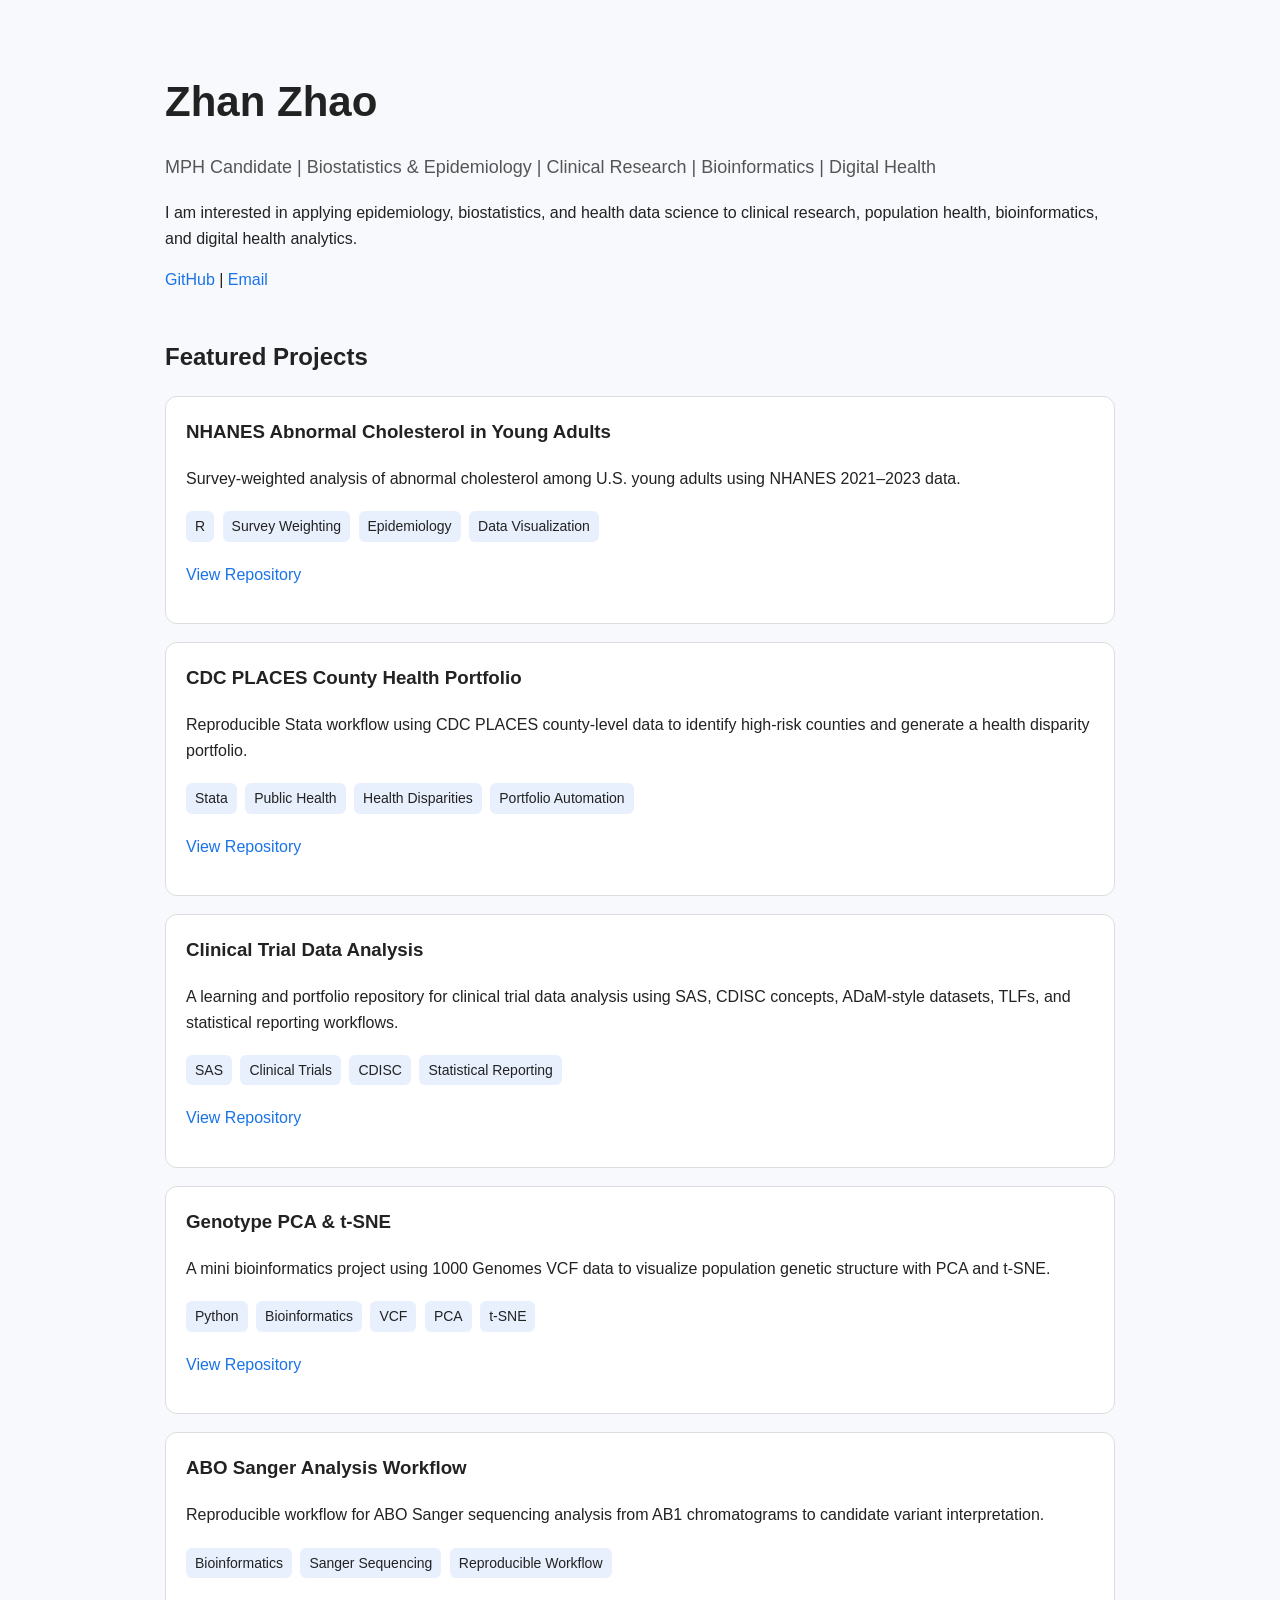
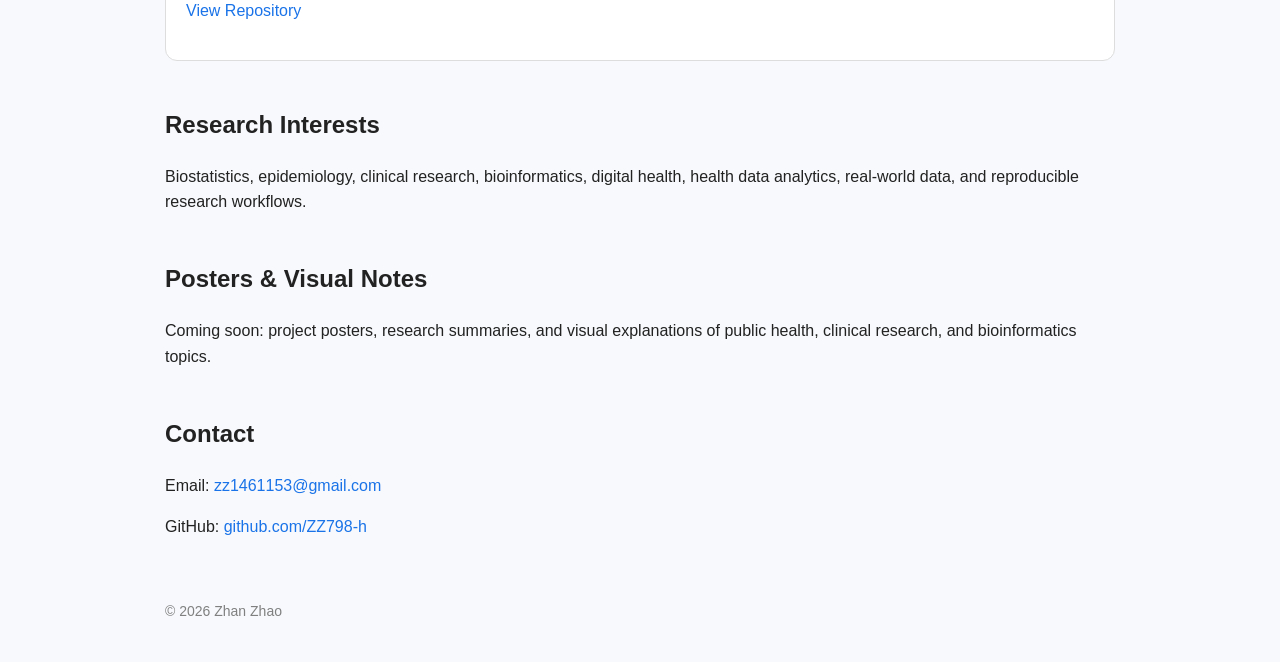
==== index.html @ 7d0cf6bc "Create initial portfolio webpage for Zhan Zhao This HTML file serves as a portfolio for Zhan Zhao, s" ====
<!DOCTYPE html>
<html lang="en">
<head>
<meta charset="UTF-8">
<meta name="viewport" content="width=device-width, initial-scale=1.0">
<title>Zhan Zhao | Health Data Science Portfolio</title>

<style>
body {
  font-family: Arial, sans-serif;
  max-width: 950px;
  margin: auto;
  padding: 40px;
  line-height: 1.6;
  background: #f7f9fc;
  color: #222;
}

header {
  margin-bottom: 40px;
}

h1 {
  font-size: 42px;
  margin-bottom: 5px;
}

.subtitle {
  color: #555;
  font-size: 18px;
}

section {
  margin-top: 45px;
}

.card {
  background: white;
  border: 1px solid #ddd;
  padding: 20px;
  margin-top: 18px;
  border-radius: 12px;
}

.card h3 {
  margin-top: 0;
}

.tag {
  display: inline-block;
  background: #e8f0fe;
  padding: 4px 9px;
  margin: 4px 4px 4px 0;
  border-radius: 6px;
  font-size: 14px;
}

a {
  color: #1a73e8;
  text-decoration: none;
}

footer {
  margin-top: 60px;
  color: gray;
  font-size: 14px;
}
</style>
</head>

<body>

<header>
  <h1>Zhan Zhao</h1>
  <p class="subtitle">
    MPH Candidate | Biostatistics & Epidemiology | Clinical Research | Bioinformatics | Digital Health
  </p>

  <p>
    I am interested in applying epidemiology, biostatistics, and health data science
    to clinical research, population health, bioinformatics, and digital health analytics.
  </p>

  <p>
    <a href="https://github.com/ZZ798-h">GitHub</a> |
    <a href="mailto:zz1461153@gmail.com">Email</a>
  </p>
</header>

<section>
  <h2>Featured Projects</h2>

  <div class="card">
    <h3>NHANES Abnormal Cholesterol in Young Adults</h3>
    <p>
      Survey-weighted analysis of abnormal cholesterol among U.S. young adults
      using NHANES 2021–2023 data.
    </p>
    <p>
      <span class="tag">R</span>
      <span class="tag">Survey Weighting</span>
      <span class="tag">Epidemiology</span>
      <span class="tag">Data Visualization</span>
    </p>
    <p>
      <a href="https://github.com/ZZ798-h/nhanes-abnormal-cholesterol-young-adults">
        View Repository
      </a>
    </p>
  </div>

  <div class="card">
    <h3>CDC PLACES County Health Portfolio</h3>
    <p>
      Reproducible Stata workflow using CDC PLACES county-level data to identify
      high-risk counties and generate a health disparity portfolio.
    </p>
    <p>
      <span class="tag">Stata</span>
      <span class="tag">Public Health</span>
      <span class="tag">Health Disparities</span>
      <span class="tag">Portfolio Automation</span>
    </p>
    <p>
      <a href="https://github.com/ZZ798-h/CDC_places_county_health_portfolio">
        View Repository
      </a>
    </p>
  </div>

  <div class="card">
    <h3>Clinical Trial Data Analysis</h3>
    <p>
      A learning and portfolio repository for clinical trial data analysis using
      SAS, CDISC concepts, ADaM-style datasets, TLFs, and statistical reporting workflows.
    </p>
    <p>
      <span class="tag">SAS</span>
      <span class="tag">Clinical Trials</span>
      <span class="tag">CDISC</span>
      <span class="tag">Statistical Reporting</span>
    </p>
    <p>
      <a href="https://github.com/ZZ798-h/clinical-trial-data-analysis">
        View Repository
      </a>
    </p>
  </div>

  <div class="card">
    <h3>Genotype PCA & t-SNE</h3>
    <p>
      A mini bioinformatics project using 1000 Genomes VCF data to visualize
      population genetic structure with PCA and t-SNE.
    </p>
    <p>
      <span class="tag">Python</span>
      <span class="tag">Bioinformatics</span>
      <span class="tag">VCF</span>
      <span class="tag">PCA</span>
      <span class="tag">t-SNE</span>
    </p>
    <p>
      <a href="https://github.com/ZZ798-h/genotype-pca-tsne">
        View Repository
      </a>
    </p>
  </div>

  <div class="card">
    <h3>ABO Sanger Analysis Workflow</h3>
    <p>
      Reproducible workflow for ABO Sanger sequencing analysis from AB1 chromatograms
      to candidate variant interpretation.
    </p>
    <p>
      <span class="tag">Bioinformatics</span>
      <span class="tag">Sanger Sequencing</span>
      <span class="tag">Reproducible Workflow</span>
    </p>
    <p>
      <a href="https://github.com/ZZ798-h/abo-sanger-analysis-workflow">
        View Repository
      </a>
    </p>
  </div>

</section>

<section>
  <h2>Research Interests</h2>
  <p>
    Biostatistics, epidemiology, clinical research, bioinformatics, digital health,
    health data analytics, real-world data, and reproducible research workflows.
  </p>
</section>

<section>
  <h2>Posters & Visual Notes</h2>
  <p>
    Coming soon: project posters, research summaries, and visual explanations of
    public health, clinical research, and bioinformatics topics.
  </p>
</section>

<section>
  <h2>Contact</h2>
  <p>
    Email: <a href="mailto:zz1461153@gmail.com">zz1461153@gmail.com</a>
  </p>
  <p>
    GitHub: <a href="https://github.com/ZZ798-h">github.com/ZZ798-h</a>
  </p>
</section>

<footer>
  © 2026 Zhan Zhao
</footer>

</body>
</html>
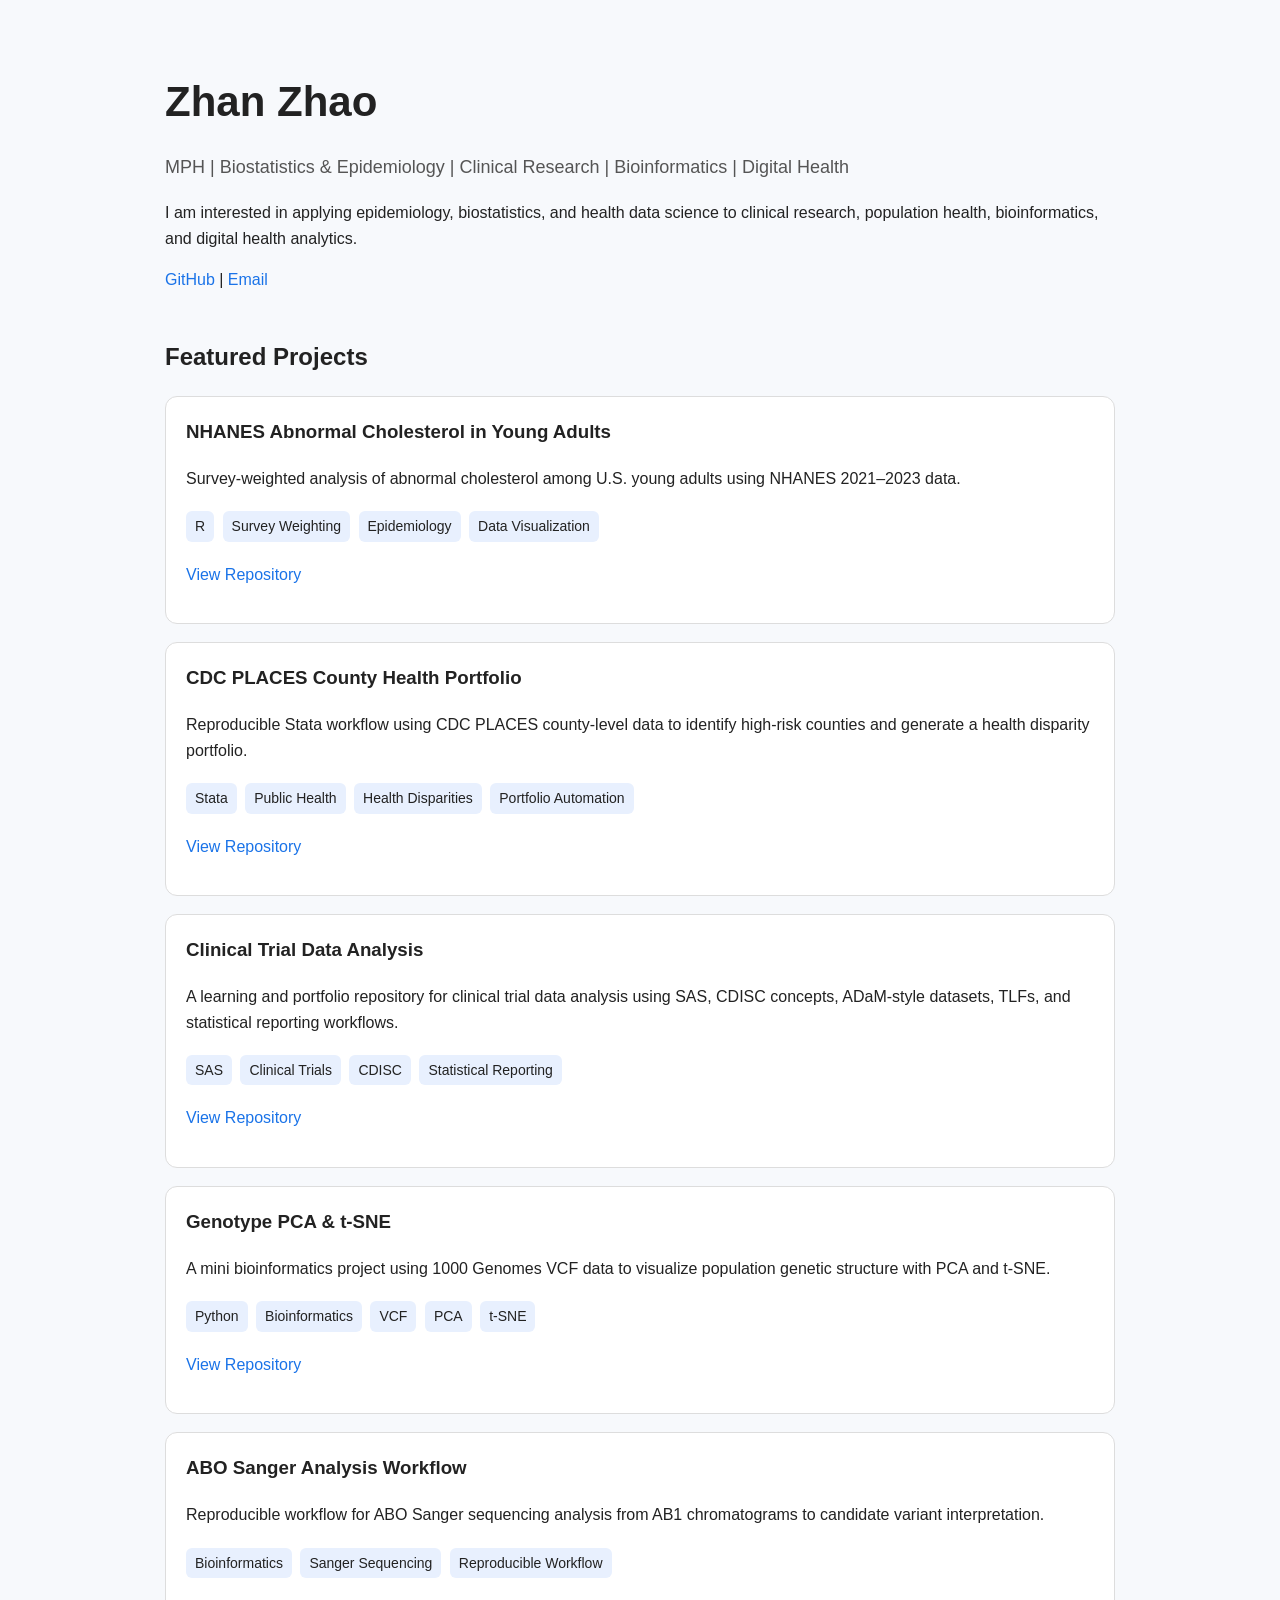
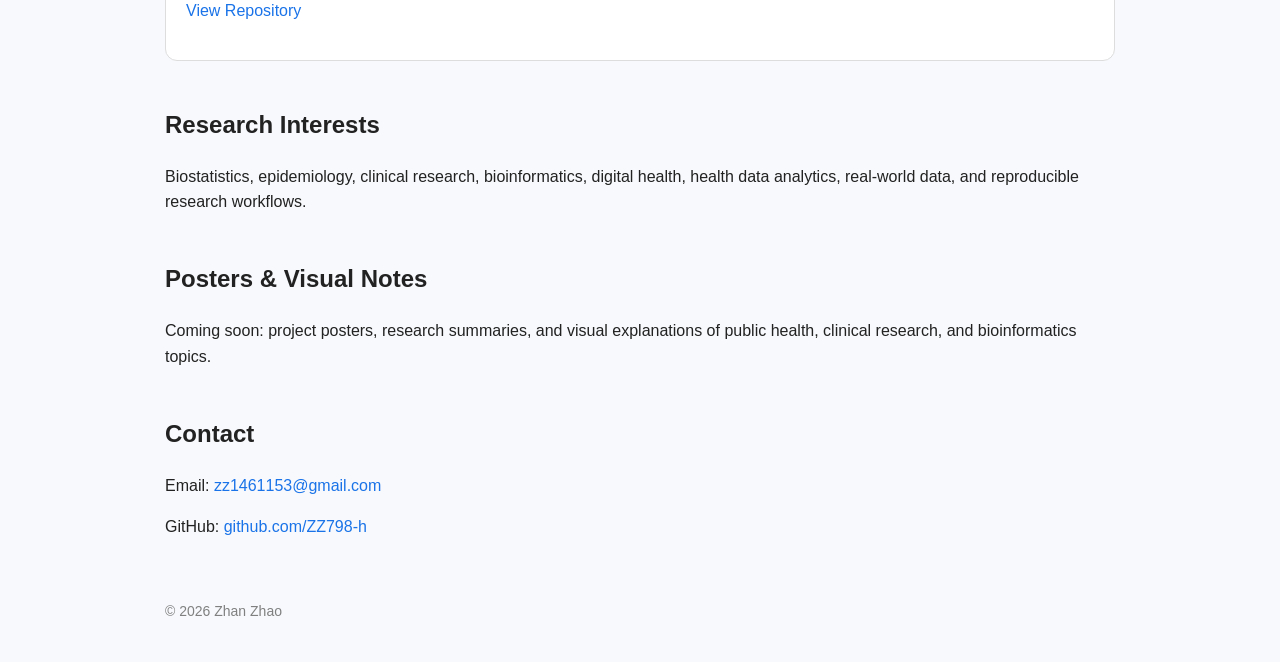
==== commit 15b388d1: "Update subtitle formatting in index.html" ====
--- a/index.html
+++ b/index.html
@@ -73,7 +73,7 @@
 <header>
   <h1>Zhan Zhao</h1>
   <p class="subtitle">
-    MPH Candidate | Biostatistics & Epidemiology | Clinical Research | Bioinformatics | Digital Health
+    MPH | Biostatistics & Epidemiology | Clinical Research | Bioinformatics | Digital Health
   </p>
 
   <p>
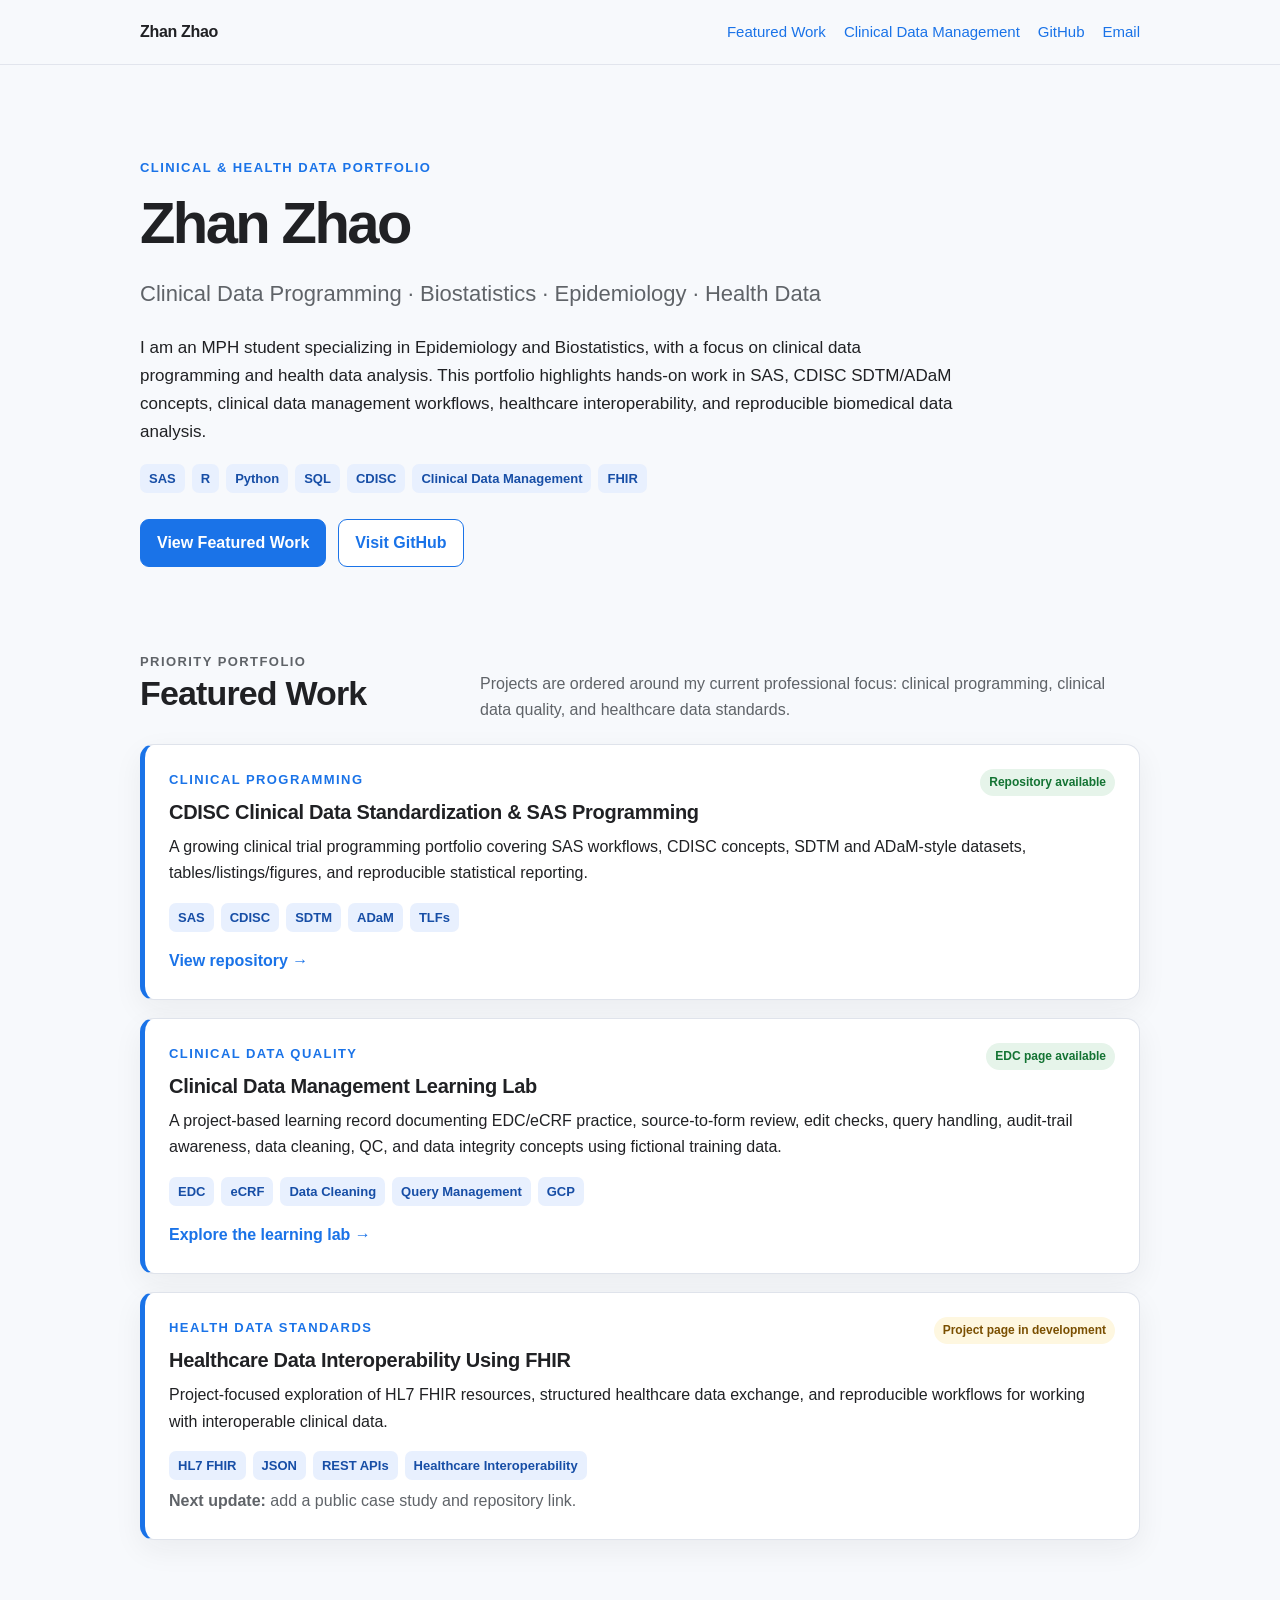
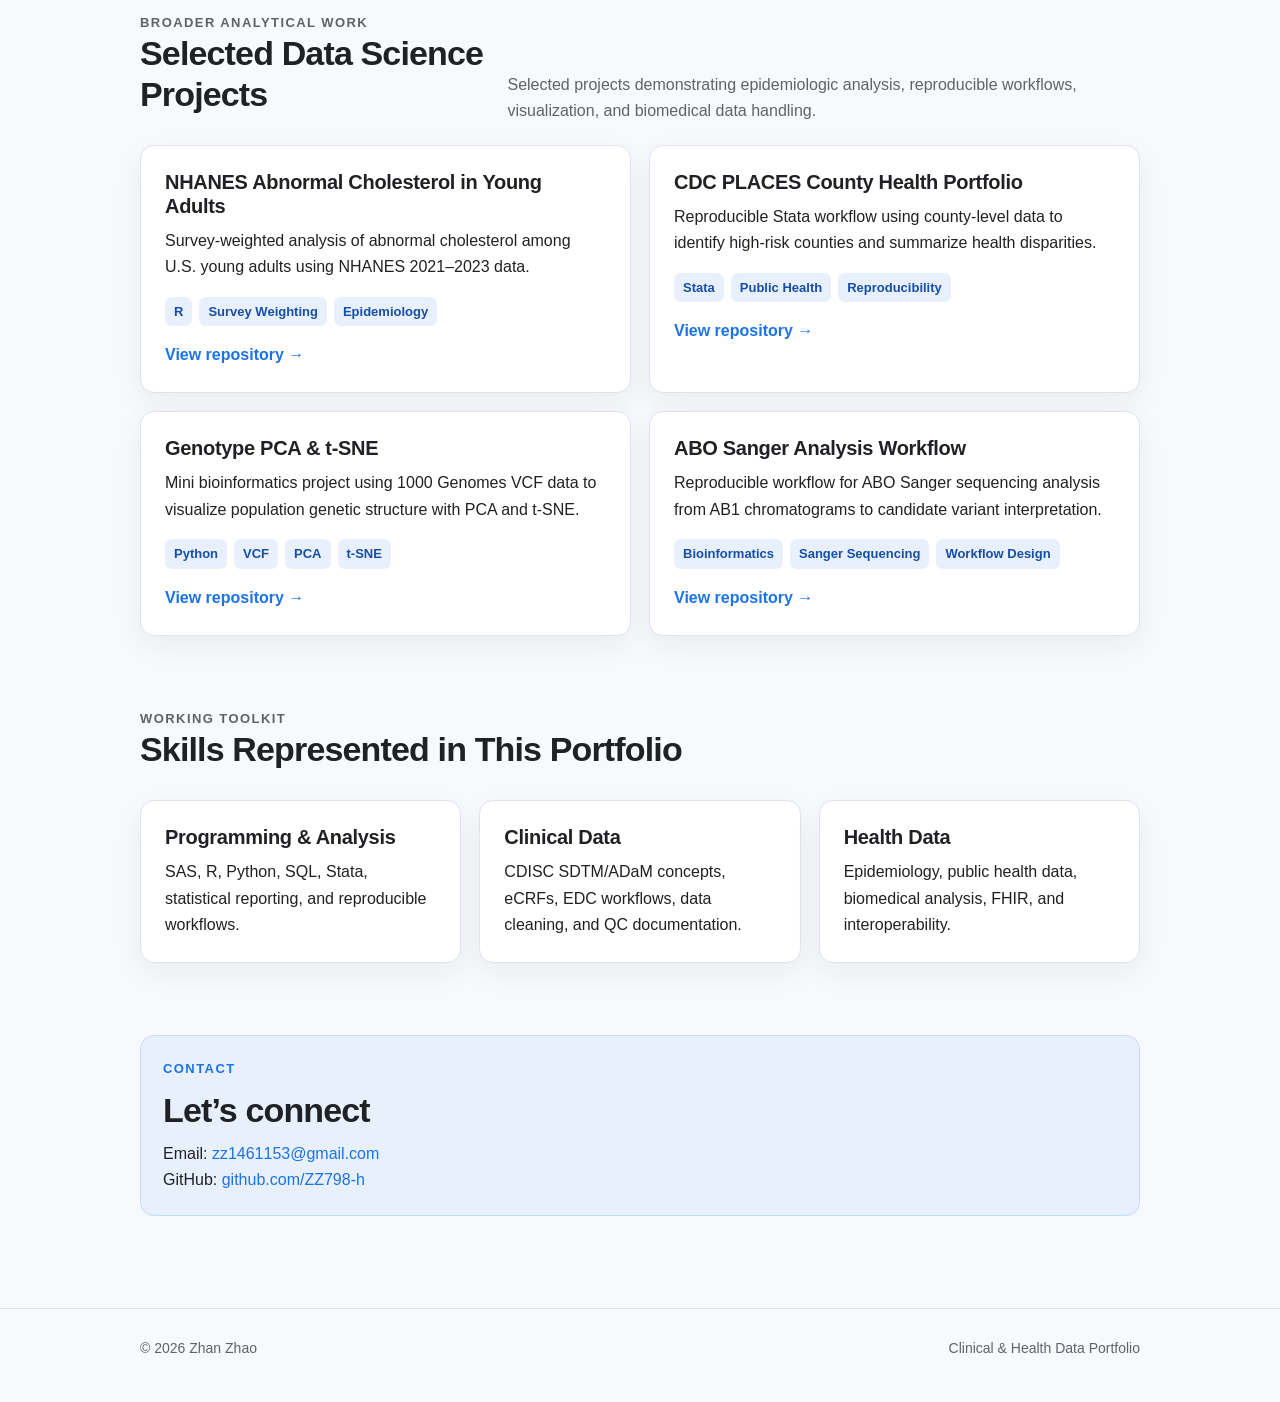
==== commit bbc1204a: "Update portfolio homepage Updated the portfolio to include a new navigation structure, enhanced cont" ====
--- a/index.html
+++ b/index.html
@@ -1,221 +1,261 @@
 <!DOCTYPE html>
 <html lang="en">
 <head>
-<meta charset="UTF-8">
-<meta name="viewport" content="width=device-width, initial-scale=1.0">
-<title>Zhan Zhao | Health Data Science Portfolio</title>
-
-<style>
-body {
-  font-family: Arial, sans-serif;
-  max-width: 950px;
-  margin: auto;
-  padding: 40px;
-  line-height: 1.6;
-  background: #f7f9fc;
-  color: #222;
-}
-
-header {
-  margin-bottom: 40px;
-}
-
-h1 {
-  font-size: 42px;
-  margin-bottom: 5px;
-}
-
-.subtitle {
-  color: #555;
-  font-size: 18px;
-}
-
-section {
-  margin-top: 45px;
-}
-
-.card {
-  background: white;
-  border: 1px solid #ddd;
-  padding: 20px;
-  margin-top: 18px;
-  border-radius: 12px;
-}
-
-.card h3 {
-  margin-top: 0;
-}
-
-.tag {
-  display: inline-block;
-  background: #e8f0fe;
-  padding: 4px 9px;
-  margin: 4px 4px 4px 0;
-  border-radius: 6px;
-  font-size: 14px;
-}
-
-a {
-  color: #1a73e8;
-  text-decoration: none;
-}
-
-footer {
-  margin-top: 60px;
-  color: gray;
-  font-size: 14px;
-}
-</style>
+  <meta charset="UTF-8">
+  <meta name="viewport" content="width=device-width, initial-scale=1.0">
+  <meta name="description" content="Zhan Zhao's portfolio in clinical data programming, biostatistics, epidemiology, and health data.">
+  <title>Zhan Zhao | Clinical &amp; Health Data Portfolio</title>
+  <link rel="stylesheet" href="assets/styles.css">
 </head>
 
 <body>
-
-<header>
-  <h1>Zhan Zhao</h1>
-  <p class="subtitle">
-    MPH | Biostatistics & Epidemiology | Clinical Research | Bioinformatics | Digital Health
-  </p>
-
-  <p>
-    I am interested in applying epidemiology, biostatistics, and health data science
-    to clinical research, population health, bioinformatics, and digital health analytics.
-  </p>
-
-  <p>
-    <a href="https://github.com/ZZ798-h">GitHub</a> |
-    <a href="mailto:zz1461153@gmail.com">Email</a>
-  </p>
-</header>
-
-<section>
-  <h2>Featured Projects</h2>
-
-  <div class="card">
-    <h3>NHANES Abnormal Cholesterol in Young Adults</h3>
-    <p>
-      Survey-weighted analysis of abnormal cholesterol among U.S. young adults
-      using NHANES 2021–2023 data.
-    </p>
-    <p>
-      <span class="tag">R</span>
-      <span class="tag">Survey Weighting</span>
-      <span class="tag">Epidemiology</span>
-      <span class="tag">Data Visualization</span>
-    </p>
-    <p>
-      <a href="https://github.com/ZZ798-h/nhanes-abnormal-cholesterol-young-adults">
-        View Repository
-      </a>
-    </p>
-  </div>
-
-  <div class="card">
-    <h3>CDC PLACES County Health Portfolio</h3>
-    <p>
-      Reproducible Stata workflow using CDC PLACES county-level data to identify
-      high-risk counties and generate a health disparity portfolio.
-    </p>
-    <p>
-      <span class="tag">Stata</span>
-      <span class="tag">Public Health</span>
-      <span class="tag">Health Disparities</span>
-      <span class="tag">Portfolio Automation</span>
-    </p>
-    <p>
-      <a href="https://github.com/ZZ798-h/CDC_places_county_health_portfolio">
-        View Repository
-      </a>
-    </p>
-  </div>
-
-  <div class="card">
-    <h3>Clinical Trial Data Analysis</h3>
-    <p>
-      A learning and portfolio repository for clinical trial data analysis using
-      SAS, CDISC concepts, ADaM-style datasets, TLFs, and statistical reporting workflows.
-    </p>
-    <p>
-      <span class="tag">SAS</span>
-      <span class="tag">Clinical Trials</span>
-      <span class="tag">CDISC</span>
-      <span class="tag">Statistical Reporting</span>
-    </p>
-    <p>
-      <a href="https://github.com/ZZ798-h/clinical-trial-data-analysis">
-        View Repository
-      </a>
-    </p>
-  </div>
-
-  <div class="card">
-    <h3>Genotype PCA & t-SNE</h3>
-    <p>
-      A mini bioinformatics project using 1000 Genomes VCF data to visualize
-      population genetic structure with PCA and t-SNE.
-    </p>
-    <p>
-      <span class="tag">Python</span>
-      <span class="tag">Bioinformatics</span>
-      <span class="tag">VCF</span>
-      <span class="tag">PCA</span>
-      <span class="tag">t-SNE</span>
-    </p>
-    <p>
-      <a href="https://github.com/ZZ798-h/genotype-pca-tsne">
-        View Repository
-      </a>
-    </p>
-  </div>
-
-  <div class="card">
-    <h3>ABO Sanger Analysis Workflow</h3>
-    <p>
-      Reproducible workflow for ABO Sanger sequencing analysis from AB1 chromatograms
-      to candidate variant interpretation.
-    </p>
-    <p>
-      <span class="tag">Bioinformatics</span>
-      <span class="tag">Sanger Sequencing</span>
-      <span class="tag">Reproducible Workflow</span>
-    </p>
-    <p>
-      <a href="https://github.com/ZZ798-h/abo-sanger-analysis-workflow">
-        View Repository
-      </a>
-    </p>
-  </div>
-
-</section>
-
-<section>
-  <h2>Research Interests</h2>
-  <p>
-    Biostatistics, epidemiology, clinical research, bioinformatics, digital health,
-    health data analytics, real-world data, and reproducible research workflows.
-  </p>
-</section>
-
-<section>
-  <h2>Posters & Visual Notes</h2>
-  <p>
-    Coming soon: project posters, research summaries, and visual explanations of
-    public health, clinical research, and bioinformatics topics.
-  </p>
-</section>
-
-<section>
-  <h2>Contact</h2>
-  <p>
-    Email: <a href="mailto:zz1461153@gmail.com">zz1461153@gmail.com</a>
-  </p>
-  <p>
-    GitHub: <a href="https://github.com/ZZ798-h">github.com/ZZ798-h</a>
-  </p>
-</section>
-
-<footer>
-  © 2026 Zhan Zhao
-</footer>
-
+  <nav class="site-nav" aria-label="Primary navigation">
+    <div class="container nav-inner">
+      <a class="brand" href="./" aria-current="page">Zhan Zhao</a>
+      <div class="nav-links">
+        <a href="#featured-work">Featured Work</a>
+        <a href="clinical-data-management/">Clinical Data Management</a>
+        <a href="https://github.com/ZZ798-h" target="_blank" rel="noreferrer">GitHub</a>
+        <a href="mailto:zz1461153@gmail.com">Email</a>
+      </div>
+    </div>
+  </nav>
+
+  <main>
+    <div class="container">
+      <header class="hero">
+        <p class="eyebrow">Clinical &amp; Health Data Portfolio</p>
+        <h1>Zhan Zhao</h1>
+        <p class="subtitle">
+          Clinical Data Programming · Biostatistics · Epidemiology · Health Data
+        </p>
+        <p class="intro">
+          I am an MPH student specializing in Epidemiology and Biostatistics, with a focus on
+          clinical data programming and health data analysis. This portfolio highlights hands-on
+          work in SAS, CDISC SDTM/ADaM concepts, clinical data management workflows, healthcare
+          interoperability, and reproducible biomedical data analysis.
+        </p>
+
+        <div class="tag-list">
+          <span class="tag">SAS</span>
+          <span class="tag">R</span>
+          <span class="tag">Python</span>
+          <span class="tag">SQL</span>
+          <span class="tag">CDISC</span>
+          <span class="tag">Clinical Data Management</span>
+          <span class="tag">FHIR</span>
+        </div>
+
+        <div class="actions">
+          <a class="button" href="#featured-work">View Featured Work</a>
+          <a class="button secondary" href="https://github.com/ZZ798-h" target="_blank" rel="noreferrer">Visit GitHub</a>
+        </div>
+      </header>
+
+      <section class="section" id="featured-work">
+        <div class="section-heading">
+          <div>
+            <p class="eyebrow">Priority Portfolio</p>
+            <h2>Featured Work</h2>
+          </div>
+          <p>
+            Projects are ordered around my current professional focus: clinical programming,
+            clinical data quality, and healthcare data standards.
+          </p>
+        </div>
+
+        <article class="card card-featured">
+          <div class="card-topline">
+            <div>
+              <p class="eyebrow">Clinical Programming</p>
+              <h3>CDISC Clinical Data Standardization &amp; SAS Programming</h3>
+            </div>
+            <span class="status available">Repository available</span>
+          </div>
+          <p>
+            A growing clinical trial programming portfolio covering SAS workflows, CDISC concepts,
+            SDTM and ADaM-style datasets, tables/listings/figures, and reproducible statistical
+            reporting.
+          </p>
+          <div class="tag-list">
+            <span class="tag">SAS</span>
+            <span class="tag">CDISC</span>
+            <span class="tag">SDTM</span>
+            <span class="tag">ADaM</span>
+            <span class="tag">TLFs</span>
+          </div>
+          <a class="card-link" href="https://github.com/ZZ798-h/clinical-trial-data-analysis" target="_blank" rel="noreferrer">
+            View repository →
+          </a>
+        </article>
+
+        <article class="card card-featured">
+          <div class="card-topline">
+            <div>
+              <p class="eyebrow">Clinical Data Quality</p>
+              <h3>Clinical Data Management Learning Lab</h3>
+            </div>
+            <span class="status available">EDC page available</span>
+          </div>
+          <p>
+            A project-based learning record documenting EDC/eCRF practice, source-to-form review,
+            edit checks, query handling, audit-trail awareness, data cleaning, QC, and data
+            integrity concepts using fictional training data.
+          </p>
+          <div class="tag-list">
+            <span class="tag">EDC</span>
+            <span class="tag">eCRF</span>
+            <span class="tag">Data Cleaning</span>
+            <span class="tag">Query Management</span>
+            <span class="tag">GCP</span>
+          </div>
+          <a class="card-link" href="clinical-data-management/">Explore the learning lab →</a>
+        </article>
+
+        <article class="card card-featured">
+          <div class="card-topline">
+            <div>
+              <p class="eyebrow">Health Data Standards</p>
+              <h3>Healthcare Data Interoperability Using FHIR</h3>
+            </div>
+            <span class="status">Project page in development</span>
+          </div>
+          <p>
+            Project-focused exploration of HL7 FHIR resources, structured healthcare data exchange,
+            and reproducible workflows for working with interoperable clinical data.
+          </p>
+          <div class="tag-list">
+            <span class="tag">HL7 FHIR</span>
+            <span class="tag">JSON</span>
+            <span class="tag">REST APIs</span>
+            <span class="tag">Healthcare Interoperability</span>
+          </div>
+          <p class="muted"><strong>Next update:</strong> add a public case study and repository link.</p>
+        </article>
+      </section>
+
+      <section class="section">
+        <div class="section-heading">
+          <div>
+            <p class="eyebrow">Broader Analytical Work</p>
+            <h2>Selected Data Science Projects</h2>
+          </div>
+          <p>
+            Selected projects demonstrating epidemiologic analysis, reproducible workflows,
+            visualization, and biomedical data handling.
+          </p>
+        </div>
+
+        <div class="grid-2">
+          <article class="card">
+            <h3>NHANES Abnormal Cholesterol in Young Adults</h3>
+            <p>
+              Survey-weighted analysis of abnormal cholesterol among U.S. young adults using
+              NHANES 2021–2023 data.
+            </p>
+            <div class="tag-list">
+              <span class="tag">R</span>
+              <span class="tag">Survey Weighting</span>
+              <span class="tag">Epidemiology</span>
+            </div>
+            <a class="card-link" href="https://github.com/ZZ798-h/nhanes-abnormal-cholesterol-young-adults" target="_blank" rel="noreferrer">
+              View repository →
+            </a>
+          </article>
+
+          <article class="card">
+            <h3>CDC PLACES County Health Portfolio</h3>
+            <p>
+              Reproducible Stata workflow using county-level data to identify high-risk counties
+              and summarize health disparities.
+            </p>
+            <div class="tag-list">
+              <span class="tag">Stata</span>
+              <span class="tag">Public Health</span>
+              <span class="tag">Reproducibility</span>
+            </div>
+            <a class="card-link" href="https://github.com/ZZ798-h/CDC_places_county_health_portfolio" target="_blank" rel="noreferrer">
+              View repository →
+            </a>
+          </article>
+
+          <article class="card">
+            <h3>Genotype PCA &amp; t-SNE</h3>
+            <p>
+              Mini bioinformatics project using 1000 Genomes VCF data to visualize population
+              genetic structure with PCA and t-SNE.
+            </p>
+            <div class="tag-list">
+              <span class="tag">Python</span>
+              <span class="tag">VCF</span>
+              <span class="tag">PCA</span>
+              <span class="tag">t-SNE</span>
+            </div>
+            <a class="card-link" href="https://github.com/ZZ798-h/genotype-pca-tsne" target="_blank" rel="noreferrer">
+              View repository →
+            </a>
+          </article>
+
+          <article class="card">
+            <h3>ABO Sanger Analysis Workflow</h3>
+            <p>
+              Reproducible workflow for ABO Sanger sequencing analysis from AB1 chromatograms to
+              candidate variant interpretation.
+            </p>
+            <div class="tag-list">
+              <span class="tag">Bioinformatics</span>
+              <span class="tag">Sanger Sequencing</span>
+              <span class="tag">Workflow Design</span>
+            </div>
+            <a class="card-link" href="https://github.com/ZZ798-h/abo-sanger-analysis-workflow" target="_blank" rel="noreferrer">
+              View repository →
+            </a>
+          </article>
+        </div>
+      </section>
+
+      <section class="section">
+        <div class="section-heading">
+          <div>
+            <p class="eyebrow">Working Toolkit</p>
+            <h2>Skills Represented in This Portfolio</h2>
+          </div>
+        </div>
+
+        <div class="grid-3">
+          <article class="card">
+            <h3>Programming &amp; Analysis</h3>
+            <p>SAS, R, Python, SQL, Stata, statistical reporting, and reproducible workflows.</p>
+          </article>
+          <article class="card">
+            <h3>Clinical Data</h3>
+            <p>CDISC SDTM/ADaM concepts, eCRFs, EDC workflows, data cleaning, and QC documentation.</p>
+          </article>
+          <article class="card">
+            <h3>Health Data</h3>
+            <p>Epidemiology, public health data, biomedical analysis, FHIR, and interoperability.</p>
+          </article>
+        </div>
+      </section>
+
+      <section class="section" id="contact">
+        <div class="callout">
+          <p class="eyebrow">Contact</p>
+          <h2>Let’s connect</h2>
+          <p>
+            Email: <a href="mailto:zz1461153@gmail.com">zz1461153@gmail.com</a><br>
+            GitHub: <a href="https://github.com/ZZ798-h" target="_blank" rel="noreferrer">github.com/ZZ798-h</a>
+          </p>
+        </div>
+      </section>
+    </div>
+  </main>
+
+  <footer>
+    <div class="container footer-inner">
+      <span>© 2026 Zhan Zhao</span>
+      <span>Clinical &amp; Health Data Portfolio</span>
+    </div>
+  </footer>
 </body>
 </html>
--- a/assets/styles.css
+++ b/assets/styles.css
@@ -0,0 +1,564 @@
+:root {
+  --background: #f7f9fc;
+  --surface: #ffffff;
+  --surface-soft: #f1f5fb;
+  --text: #202124;
+  --muted: #5f6368;
+  --border: #dfe3eb;
+  --primary: #1a73e8;
+  --primary-dark: #1558b0;
+  --primary-soft: #e8f0fe;
+  --success: #137333;
+  --success-soft: #e6f4ea;
+  --warning: #7a4f01;
+  --warning-soft: #fef7e0;
+  --shadow: 0 10px 30px rgba(32, 33, 36, 0.06);
+  --radius: 14px;
+}
+
+* {
+  box-sizing: border-box;
+}
+
+html {
+  scroll-behavior: smooth;
+}
+
+body {
+  margin: 0;
+  background: var(--background);
+  color: var(--text);
+  font-family: Arial, Helvetica, sans-serif;
+  font-size: 16px;
+  line-height: 1.65;
+}
+
+a {
+  color: var(--primary);
+  text-decoration: none;
+}
+
+a:hover,
+a:focus-visible {
+  color: var(--primary-dark);
+  text-decoration: underline;
+}
+
+img {
+  display: block;
+  max-width: 100%;
+}
+
+.container {
+  width: min(100% - 40px, 1000px);
+  margin: 0 auto;
+}
+
+.site-nav {
+  position: sticky;
+  top: 0;
+  z-index: 10;
+  border-bottom: 1px solid rgba(223, 227, 235, 0.9);
+  background: rgba(247, 249, 252, 0.94);
+  backdrop-filter: blur(12px);
+}
+
+.nav-inner {
+  display: flex;
+  align-items: center;
+  justify-content: space-between;
+  min-height: 64px;
+  gap: 24px;
+}
+
+.brand {
+  color: var(--text);
+  font-weight: 700;
+  letter-spacing: -0.02em;
+}
+
+.nav-links {
+  display: flex;
+  flex-wrap: wrap;
+  align-items: center;
+  justify-content: flex-end;
+  gap: 18px;
+  font-size: 15px;
+}
+
+.nav-links a[aria-current="page"] {
+  color: var(--text);
+  font-weight: 700;
+}
+
+main {
+  padding: 64px 0 16px;
+}
+
+.hero {
+  padding: 28px 0 12px;
+}
+
+.eyebrow {
+  margin: 0 0 10px;
+  color: var(--primary);
+  font-size: 13px;
+  font-weight: 700;
+  letter-spacing: 0.11em;
+  text-transform: uppercase;
+}
+
+h1,
+h2,
+h3 {
+  color: var(--text);
+  line-height: 1.2;
+}
+
+h1 {
+  max-width: 800px;
+  margin: 0;
+  font-size: clamp(38px, 7vw, 58px);
+  letter-spacing: -0.045em;
+}
+
+h2 {
+  margin: 0 0 10px;
+  font-size: clamp(27px, 4vw, 34px);
+  letter-spacing: -0.025em;
+}
+
+h3 {
+  margin: 0 0 10px;
+  font-size: 20px;
+  letter-spacing: -0.015em;
+}
+
+p {
+  margin-top: 0;
+}
+
+.subtitle {
+  max-width: 820px;
+  margin: 18px 0 0;
+  color: var(--muted);
+  font-size: clamp(18px, 2.6vw, 22px);
+}
+
+.intro {
+  max-width: 820px;
+  margin-top: 22px;
+  font-size: 17px;
+}
+
+.actions {
+  display: flex;
+  flex-wrap: wrap;
+  gap: 12px;
+  margin-top: 26px;
+}
+
+.button {
+  display: inline-flex;
+  align-items: center;
+  justify-content: center;
+  min-height: 44px;
+  padding: 10px 16px;
+  border: 1px solid var(--primary);
+  border-radius: 9px;
+  background: var(--primary);
+  color: #ffffff;
+  font-weight: 700;
+}
+
+.button:hover,
+.button:focus-visible {
+  background: var(--primary-dark);
+  color: #ffffff;
+  text-decoration: none;
+}
+
+.button.secondary {
+  background: var(--surface);
+  color: var(--primary);
+}
+
+.button.secondary:hover,
+.button.secondary:focus-visible {
+  background: var(--primary-soft);
+  color: var(--primary-dark);
+}
+
+.section {
+  margin-top: 72px;
+}
+
+.section-heading {
+  display: flex;
+  align-items: end;
+  justify-content: space-between;
+  gap: 24px;
+  margin-bottom: 20px;
+}
+
+.section-heading p {
+  max-width: 660px;
+  margin-bottom: 0;
+  color: var(--muted);
+}
+
+.card {
+  padding: 24px;
+  border: 1px solid var(--border);
+  border-radius: var(--radius);
+  background: var(--surface);
+  box-shadow: var(--shadow);
+}
+
+.card + .card {
+  margin-top: 18px;
+}
+
+.card p:last-child,
+.callout p:last-child {
+  margin-bottom: 0;
+}
+
+.card-featured {
+  border-left: 5px solid var(--primary);
+}
+
+.card-topline {
+  display: flex;
+  flex-wrap: wrap;
+  align-items: start;
+  justify-content: space-between;
+  gap: 12px;
+}
+
+.card-link {
+  display: inline-block;
+  margin-top: 8px;
+  font-weight: 700;
+}
+
+.grid-2,
+.grid-3 {
+  display: grid;
+  gap: 18px;
+}
+
+.grid-2 {
+  grid-template-columns: repeat(2, minmax(0, 1fr));
+}
+
+.grid-3 {
+  grid-template-columns: repeat(3, minmax(0, 1fr));
+}
+
+.grid-2 .card,
+.grid-3 .card {
+  margin-top: 0;
+}
+
+.tag-list {
+  display: flex;
+  flex-wrap: wrap;
+  gap: 7px;
+  margin: 16px 0 8px;
+}
+
+.tag {
+  display: inline-block;
+  padding: 4px 9px;
+  border-radius: 7px;
+  background: var(--primary-soft);
+  color: #174ea6;
+  font-size: 13px;
+  font-weight: 700;
+}
+
+.status {
+  display: inline-block;
+  flex: 0 0 auto;
+  padding: 4px 9px;
+  border-radius: 999px;
+  background: var(--warning-soft);
+  color: var(--warning);
+  font-size: 12px;
+  font-weight: 700;
+}
+
+.status.available {
+  background: var(--success-soft);
+  color: var(--success);
+}
+
+.muted {
+  color: var(--muted);
+}
+
+.breadcrumb {
+  display: flex;
+  flex-wrap: wrap;
+  gap: 8px;
+  margin-bottom: 26px;
+  color: var(--muted);
+  font-size: 14px;
+}
+
+.callout {
+  padding: 22px;
+  border: 1px solid #c6dafc;
+  border-radius: var(--radius);
+  background: var(--primary-soft);
+}
+
+.callout.warning {
+  border-color: #f3d58a;
+  background: var(--warning-soft);
+}
+
+.roadmap-card {
+  display: flex;
+  min-height: 100%;
+  flex-direction: column;
+}
+
+.roadmap-card .card-link,
+.roadmap-card .status {
+  align-self: flex-start;
+}
+
+.roadmap-card .card-link {
+  margin-top: auto;
+  padding-top: 12px;
+}
+
+.evidence-step {
+  position: relative;
+  padding-top: 56px;
+}
+
+.step-number {
+  position: absolute;
+  top: 20px;
+  left: 24px;
+  display: grid;
+  width: 28px;
+  height: 28px;
+  place-items: center;
+  border-radius: 50%;
+  background: var(--primary);
+  color: #ffffff;
+  font-size: 13px;
+  font-weight: 700;
+}
+
+.workflow {
+  display: grid;
+  grid-template-columns: repeat(3, minmax(0, 1fr));
+  gap: 14px;
+  padding: 0;
+  list-style: none;
+  counter-reset: workflow;
+}
+
+.workflow li {
+  position: relative;
+  min-height: 130px;
+  padding: 50px 18px 18px;
+  border: 1px solid var(--border);
+  border-radius: 12px;
+  background: var(--surface);
+  counter-increment: workflow;
+}
+
+.workflow li::before {
+  position: absolute;
+  top: 16px;
+  left: 18px;
+  display: grid;
+  width: 26px;
+  height: 26px;
+  place-items: center;
+  border-radius: 50%;
+  background: var(--primary-soft);
+  color: var(--primary-dark);
+  content: counter(workflow);
+  font-size: 13px;
+  font-weight: 700;
+}
+
+.workflow strong {
+  display: block;
+  margin-bottom: 5px;
+}
+
+.workflow span {
+  color: var(--muted);
+  font-size: 14px;
+}
+
+.practice-card {
+  overflow: hidden;
+  margin: 0 0 26px;
+  border: 1px solid var(--border);
+  border-radius: var(--radius);
+  background: var(--surface);
+  box-shadow: var(--shadow);
+}
+
+.screenshot-placeholder {
+  display: grid;
+  min-height: 340px;
+  padding: 26px;
+  place-items: center;
+  border-bottom: 1px dashed #b8c2d1;
+  background:
+    linear-gradient(135deg, rgba(232, 240, 254, 0.85), rgba(247, 249, 252, 0.96)),
+    repeating-linear-gradient(45deg, transparent, transparent 14px, rgba(26, 115, 232, 0.05) 14px, rgba(26, 115, 232, 0.05) 28px);
+  color: var(--muted);
+  text-align: center;
+}
+
+.placeholder-content {
+  max-width: 520px;
+}
+
+.placeholder-label {
+  display: inline-block;
+  margin-bottom: 10px;
+  padding: 5px 9px;
+  border-radius: 7px;
+  background: var(--surface);
+  color: var(--primary-dark);
+  font-size: 12px;
+  font-weight: 700;
+  letter-spacing: 0.08em;
+  text-transform: uppercase;
+}
+
+.placeholder-file {
+  display: block;
+  margin-top: 10px;
+  color: var(--text);
+  font-family: "SFMono-Regular", Consolas, "Liberation Mono", monospace;
+  font-size: 13px;
+}
+
+.practice-image {
+  width: 100%;
+  max-height: 680px;
+  object-fit: contain;
+  border-bottom: 1px solid var(--border);
+  background: var(--surface-soft);
+}
+
+.practice-body {
+  padding: 24px;
+}
+
+.practice-body > p {
+  color: var(--muted);
+}
+
+.reflection-grid {
+  display: grid;
+  grid-template-columns: repeat(3, minmax(0, 1fr));
+  gap: 14px;
+  margin-top: 20px;
+}
+
+.reflection {
+  padding: 16px;
+  border-radius: 10px;
+  background: var(--surface-soft);
+}
+
+.reflection h4 {
+  margin: 0 0 6px;
+  color: var(--primary-dark);
+  font-size: 14px;
+}
+
+.reflection p {
+  margin: 0;
+  font-size: 14px;
+}
+
+.takeaways {
+  margin: 10px 0 0;
+  padding-left: 22px;
+}
+
+.takeaways li + li {
+  margin-top: 9px;
+}
+
+footer {
+  margin-top: 76px;
+  padding: 28px 0 42px;
+  border-top: 1px solid var(--border);
+  color: var(--muted);
+  font-size: 14px;
+}
+
+.footer-inner {
+  display: flex;
+  flex-wrap: wrap;
+  justify-content: space-between;
+  gap: 12px;
+}
+
+@media (max-width: 780px) {
+  .nav-inner,
+  .section-heading {
+    align-items: flex-start;
+    flex-direction: column;
+  }
+
+  .nav-inner {
+    padding: 14px 0;
+  }
+
+  .nav-links {
+    justify-content: flex-start;
+    gap: 12px 16px;
+  }
+
+  main {
+    padding-top: 38px;
+  }
+
+  .grid-2,
+  .grid-3,
+  .workflow,
+  .reflection-grid {
+    grid-template-columns: 1fr;
+  }
+
+  .section {
+    margin-top: 56px;
+  }
+
+  .screenshot-placeholder {
+    min-height: 260px;
+  }
+}
+
+@media (max-width: 480px) {
+  .container {
+    width: min(100% - 28px, 1000px);
+  }
+
+  .card,
+  .practice-body,
+  .callout {
+    padding: 20px;
+  }
+
+  h1 {
+    font-size: 38px;
+  }
+}
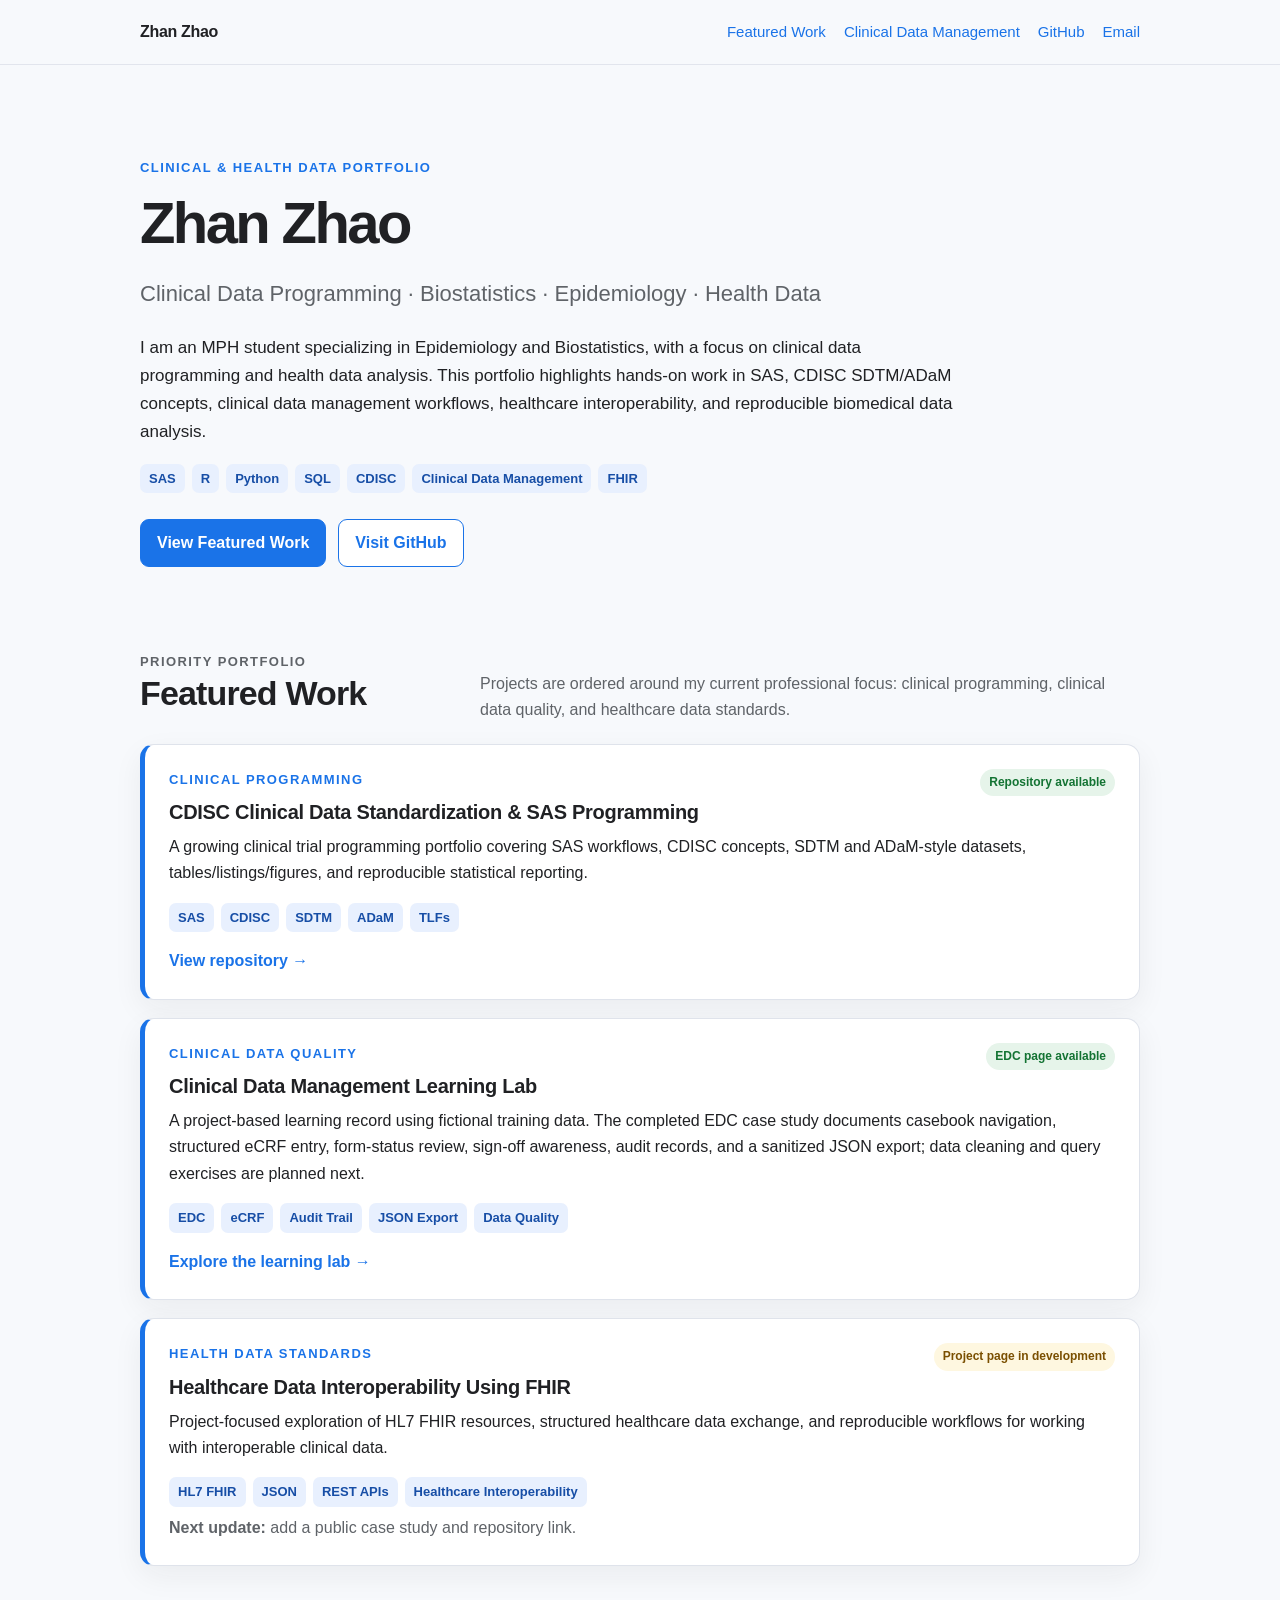
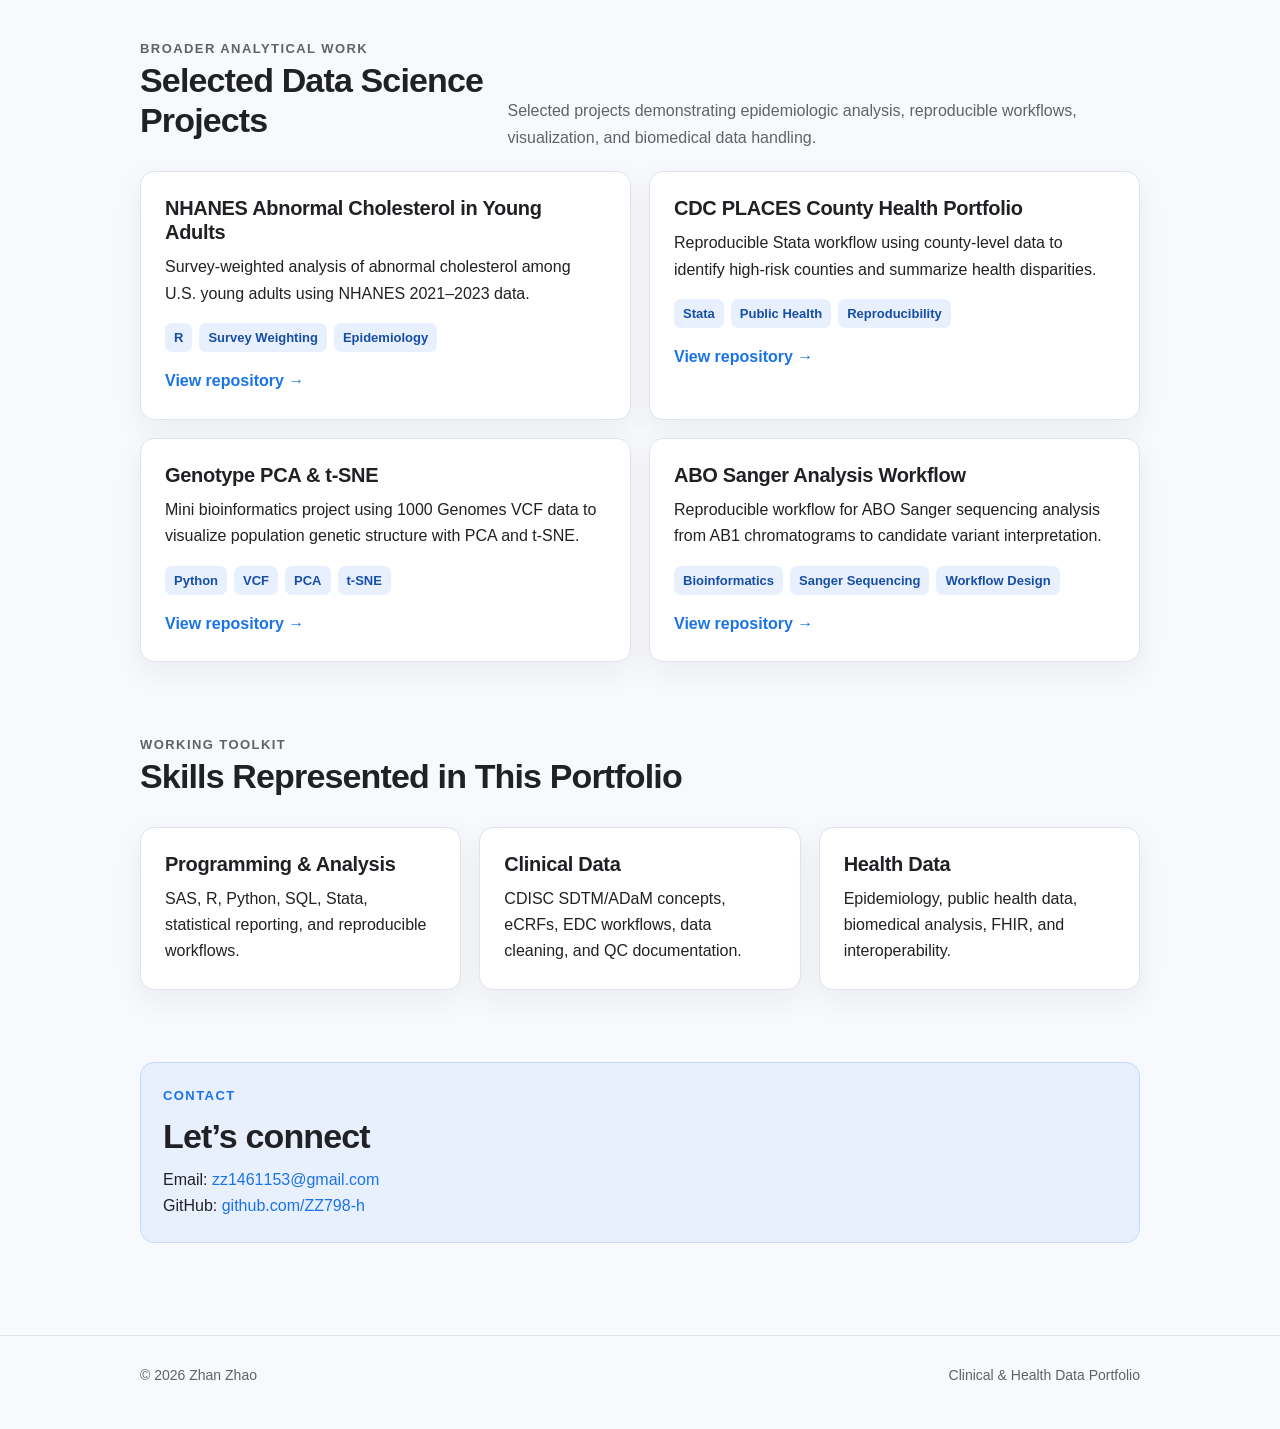
==== commit e6985bf2: "replace" ====
--- a/index.html
+++ b/index.html
@@ -98,16 +98,17 @@
             <span class="status available">EDC page available</span>
           </div>
           <p>
-            A project-based learning record documenting EDC/eCRF practice, source-to-form review,
-            edit checks, query handling, audit-trail awareness, data cleaning, QC, and data
-            integrity concepts using fictional training data.
+            A project-based learning record using fictional training data. The completed EDC case
+            study documents casebook navigation, structured eCRF entry, form-status review,
+            sign-off awareness, audit records, and a sanitized JSON export; data cleaning and
+            query exercises are planned next.
           </p>
           <div class="tag-list">
             <span class="tag">EDC</span>
             <span class="tag">eCRF</span>
-            <span class="tag">Data Cleaning</span>
-            <span class="tag">Query Management</span>
-            <span class="tag">GCP</span>
+            <span class="tag">Audit Trail</span>
+            <span class="tag">JSON Export</span>
+            <span class="tag">Data Quality</span>
           </div>
           <a class="card-link" href="clinical-data-management/">Explore the learning lab →</a>
         </article>
--- a/assets/styles.css
+++ b/assets/styles.css
@@ -319,6 +319,37 @@
   background: var(--warning-soft);
 }
 
+.metric-row {
+  display: grid;
+  grid-template-columns: repeat(4, minmax(0, 1fr));
+  gap: 12px;
+  margin: 22px 0;
+}
+
+.metric {
+  padding: 14px;
+  border: 1px solid rgba(26, 115, 232, 0.18);
+  border-radius: 10px;
+  background: rgba(255, 255, 255, 0.72);
+}
+
+.metric strong,
+.metric span {
+  display: block;
+}
+
+.metric strong {
+  color: var(--text);
+  font-size: 24px;
+  line-height: 1.1;
+}
+
+.metric span {
+  margin-top: 5px;
+  color: var(--muted);
+  font-size: 13px;
+}
+
 .roadmap-card {
   display: flex;
   min-height: 100%;
@@ -362,6 +393,10 @@
   padding: 0;
   list-style: none;
   counter-reset: workflow;
+}
+
+.workflow-5 {
+  grid-template-columns: repeat(5, minmax(0, 1fr));
 }
 
 .workflow li {
@@ -409,44 +444,6 @@
   box-shadow: var(--shadow);
 }
 
-.screenshot-placeholder {
-  display: grid;
-  min-height: 340px;
-  padding: 26px;
-  place-items: center;
-  border-bottom: 1px dashed #b8c2d1;
-  background:
-    linear-gradient(135deg, rgba(232, 240, 254, 0.85), rgba(247, 249, 252, 0.96)),
-    repeating-linear-gradient(45deg, transparent, transparent 14px, rgba(26, 115, 232, 0.05) 14px, rgba(26, 115, 232, 0.05) 28px);
-  color: var(--muted);
-  text-align: center;
-}
-
-.placeholder-content {
-  max-width: 520px;
-}
-
-.placeholder-label {
-  display: inline-block;
-  margin-bottom: 10px;
-  padding: 5px 9px;
-  border-radius: 7px;
-  background: var(--surface);
-  color: var(--primary-dark);
-  font-size: 12px;
-  font-weight: 700;
-  letter-spacing: 0.08em;
-  text-transform: uppercase;
-}
-
-.placeholder-file {
-  display: block;
-  margin-top: 10px;
-  color: var(--text);
-  font-family: "SFMono-Regular", Consolas, "Liberation Mono", monospace;
-  font-size: 13px;
-}
-
 .practice-image {
   width: 100%;
   max-height: 680px;
@@ -455,6 +452,21 @@
   background: var(--surface-soft);
 }
 
+.practice-image-link {
+  display: block;
+  background: var(--surface-soft);
+}
+
+.practice-image-link:hover,
+.practice-image-link:focus-visible {
+  outline: 3px solid var(--primary-soft);
+  outline-offset: -3px;
+}
+
+.practice-image-tall {
+  max-height: none;
+}
+
 .practice-body {
   padding: 24px;
 }
@@ -487,6 +499,15 @@
   font-size: 14px;
 }
 
+.publication-note {
+  margin: 18px 0 0;
+  padding: 12px 14px;
+  border-left: 3px solid var(--primary);
+  background: var(--primary-soft);
+  color: var(--muted);
+  font-size: 13px;
+}
+
 .takeaways {
   margin: 10px 0 0;
   padding-left: 22px;
@@ -538,13 +559,14 @@
     grid-template-columns: 1fr;
   }
 
+  .metric-row {
+    grid-template-columns: repeat(2, minmax(0, 1fr));
+  }
+
   .section {
     margin-top: 56px;
   }
 
-  .screenshot-placeholder {
-    min-height: 260px;
-  }
 }
 
 @media (max-width: 480px) {
@@ -561,4 +583,8 @@
   h1 {
     font-size: 38px;
   }
-}
+
+  .metric-row {
+    grid-template-columns: 1fr;
+  }
+}
